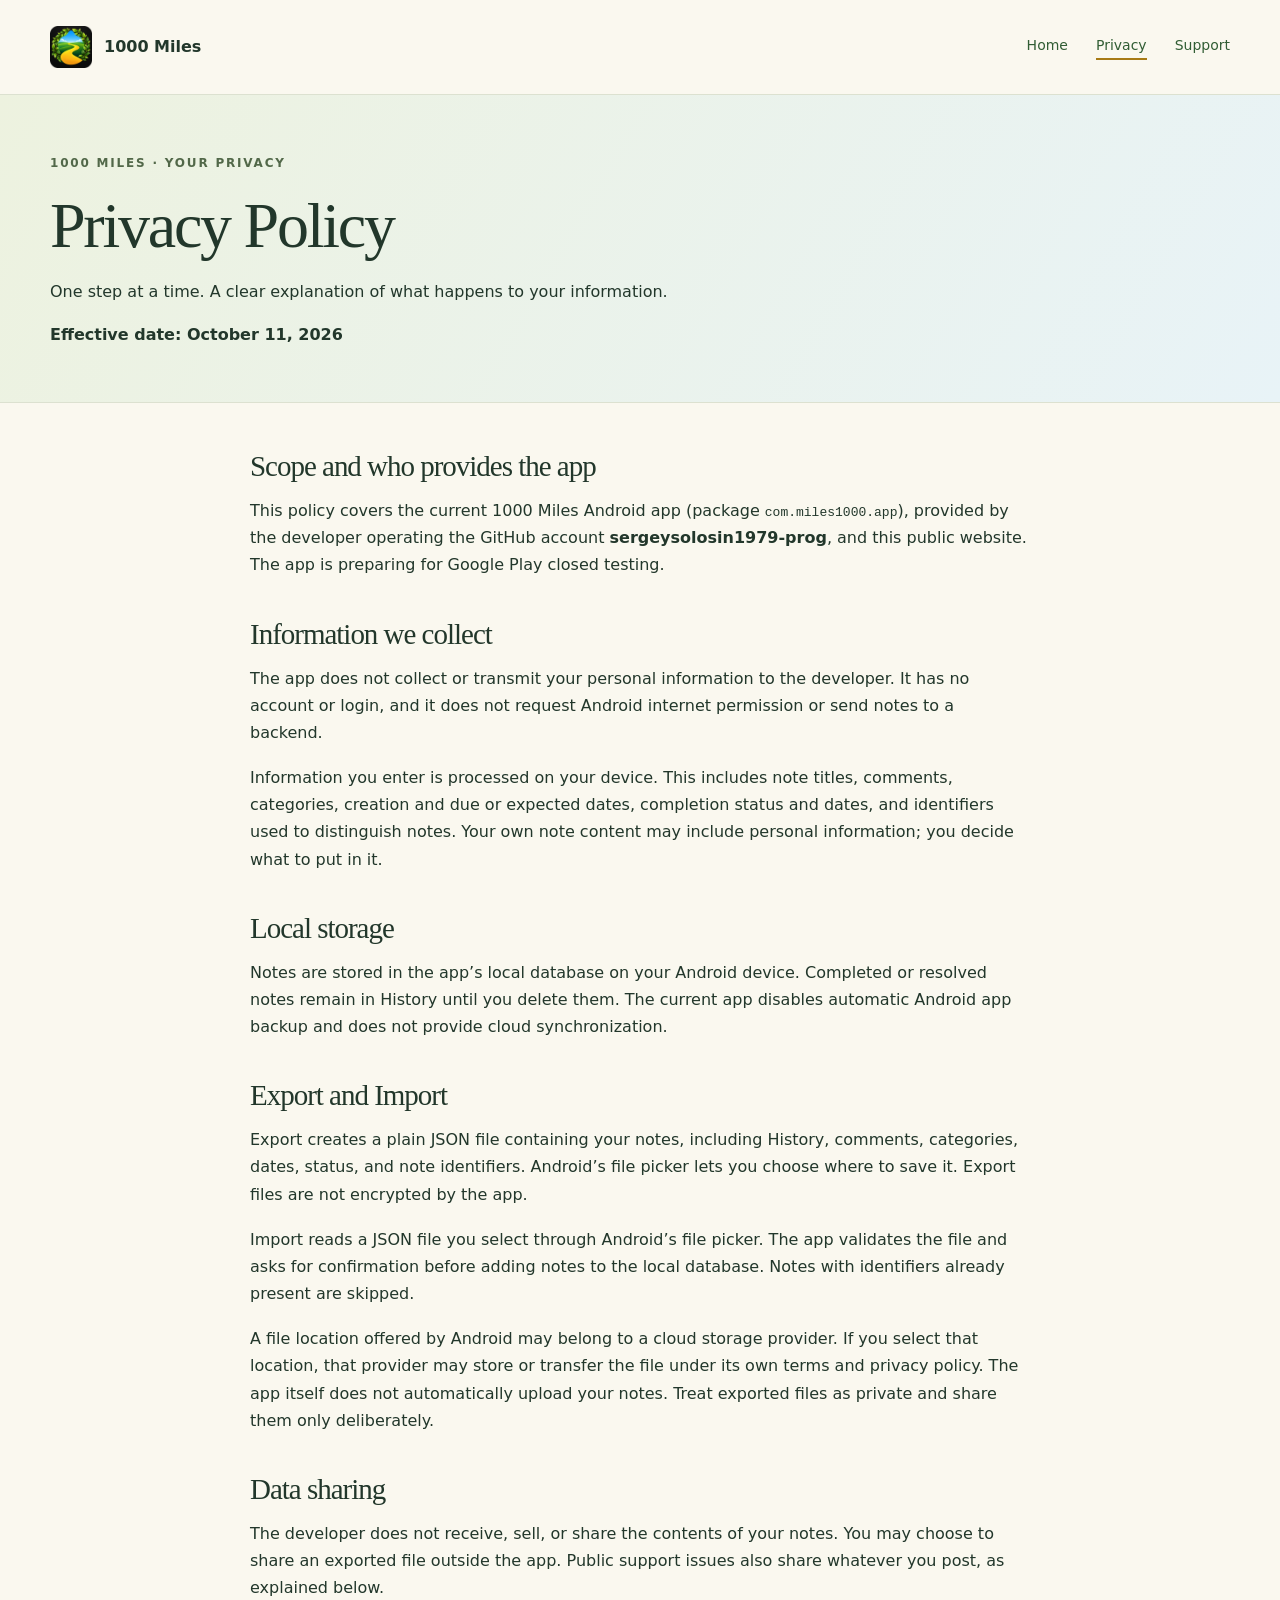
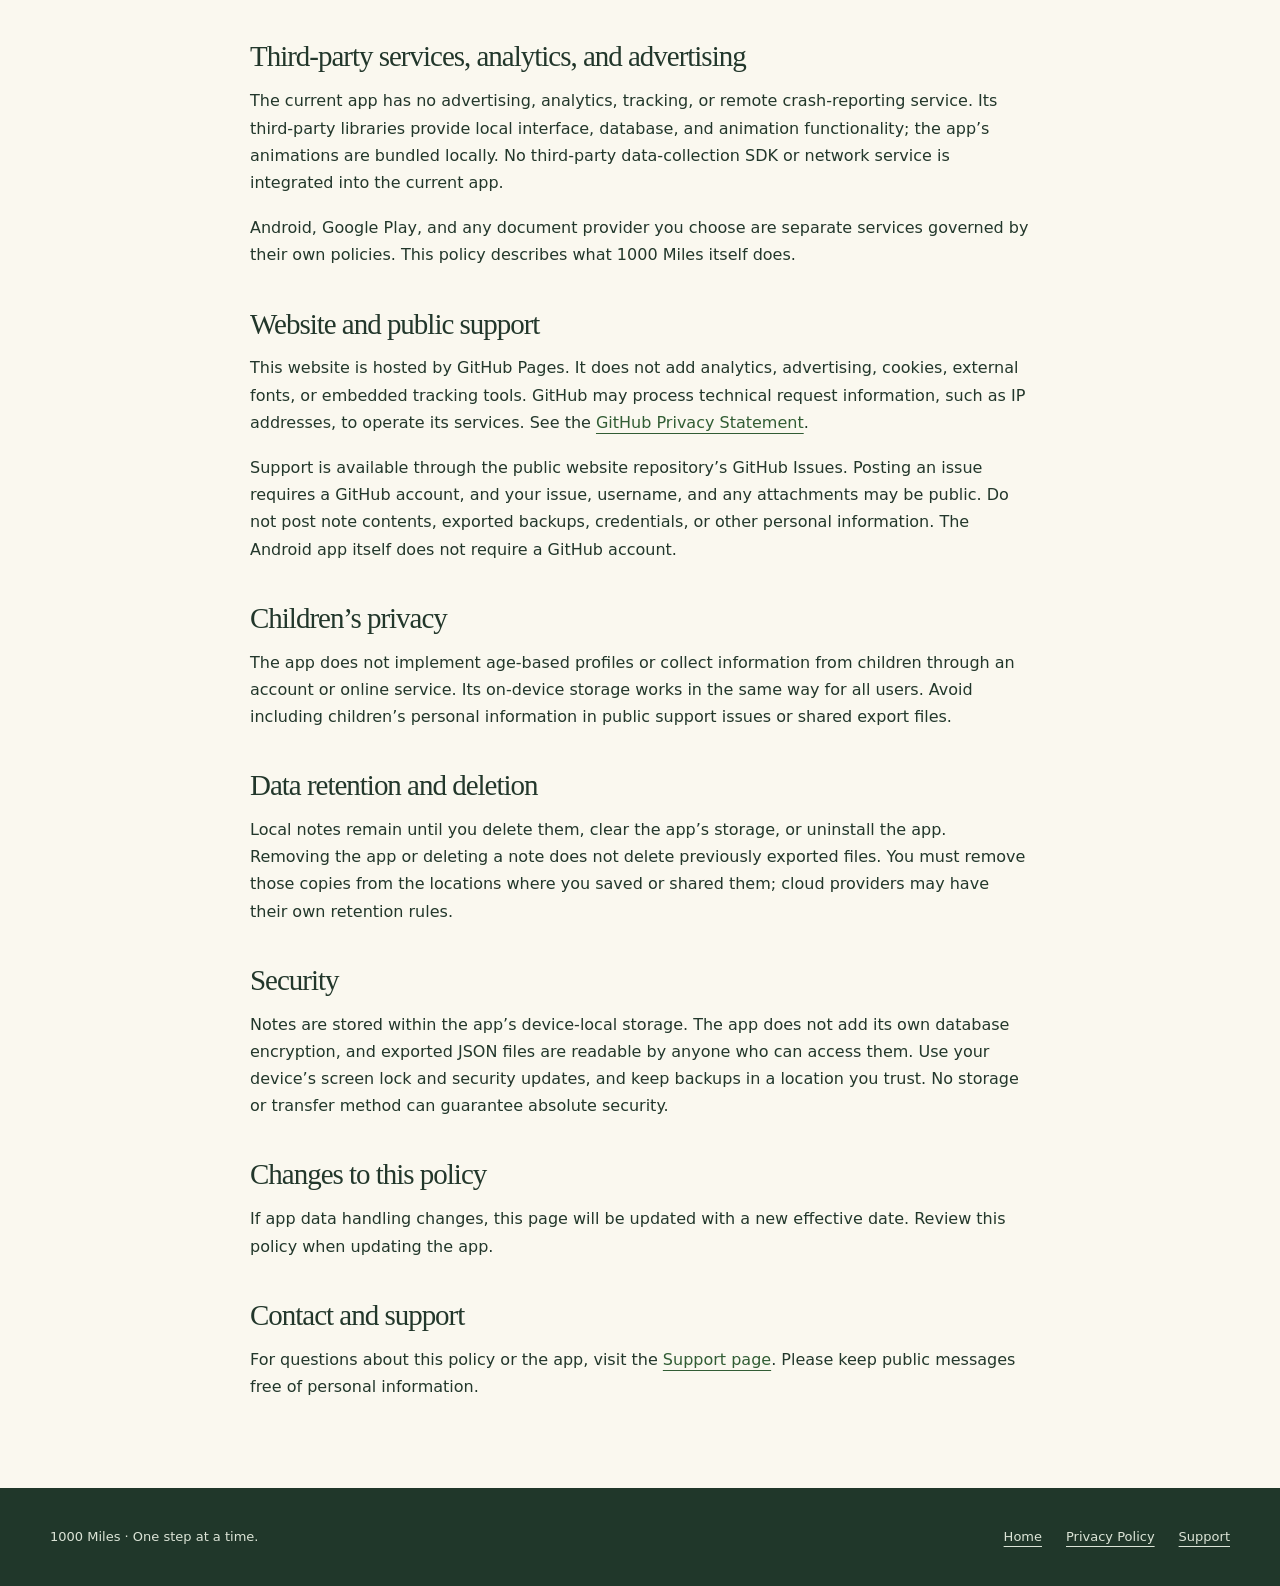
==== privacy.html @ 6e6190ce "Create 1000 Miles public website and privacy policy" ====
<!doctype html><html lang="en"><head><meta charset="utf-8"><meta name="viewport" content="width=device-width, initial-scale=1"><title>Privacy Policy — 1000 Miles</title><meta name="description" content="How 1000 Miles stores notes locally, handles JSON backups, and protects your choices."><meta name="theme-color" content="#20372a"><link rel="canonical" href="https://sergeysolosin1979-prog.github.io/1000-miles-site/privacy.html"><link rel="icon" href="assets/icon.png" type="image/png"><link rel="stylesheet" href="assets/site.css"></head><body><a class="skip" href="#main">Skip to content</a><header><div class="wrap"><a class="brand" href="index.html"><img src="assets/icon.png" alt="" width="42" height="42">1000 Miles</a><nav aria-label="Main navigation"><a href="index.html">Home</a><a href="privacy.html" aria-current="page">Privacy</a><a href="support.html">Support</a></nav></div></header><main id="main"><section class="page-title"><div class="wrap"><div class="eyebrow">1000 Miles · Your privacy</div><h1>Privacy Policy</h1><p>One step at a time. A clear explanation of what happens to your information.</p><p><strong>Effective date: October 11, 2026</strong></p></div></section><div class="wrap document"><h2>Scope and who provides the app</h2><p>This policy covers the current 1000 Miles Android app (package <code>com.miles1000.app</code>), provided by the developer operating the GitHub account <strong>sergeysolosin1979-prog</strong>, and this public website. The app is preparing for Google Play closed testing.</p><h2>Information we collect</h2><p>The app does not collect or transmit your personal information to the developer. It has no account or login, and it does not request Android internet permission or send notes to a backend.</p><p>Information you enter is processed on your device. This includes note titles, comments, categories, creation and due or expected dates, completion status and dates, and identifiers used to distinguish notes. Your own note content may include personal information; you decide what to put in it.</p><h2>Local storage</h2><p>Notes are stored in the app’s local database on your Android device. Completed or resolved notes remain in History until you delete them. The current app disables automatic Android app backup and does not provide cloud synchronization.</p><h2>Export and Import</h2><p>Export creates a plain JSON file containing your notes, including History, comments, categories, dates, status, and note identifiers. Android’s file picker lets you choose where to save it. Export files are not encrypted by the app.</p><p>Import reads a JSON file you select through Android’s file picker. The app validates the file and asks for confirmation before adding notes to the local database. Notes with identifiers already present are skipped.</p><p>A file location offered by Android may belong to a cloud storage provider. If you select that location, that provider may store or transfer the file under its own terms and privacy policy. The app itself does not automatically upload your notes. Treat exported files as private and share them only deliberately.</p><h2>Data sharing</h2><p>The developer does not receive, sell, or share the contents of your notes. You may choose to share an exported file outside the app. Public support issues also share whatever you post, as explained below.</p><h2>Third-party services, analytics, and advertising</h2><p>The current app has no advertising, analytics, tracking, or remote crash-reporting service. Its third-party libraries provide local interface, database, and animation functionality; the app’s animations are bundled locally. No third-party data-collection SDK or network service is integrated into the current app.</p><p>Android, Google Play, and any document provider you choose are separate services governed by their own policies. This policy describes what 1000 Miles itself does.</p><h2>Website and public support</h2><p>This website is hosted by GitHub Pages. It does not add analytics, advertising, cookies, external fonts, or embedded tracking tools. GitHub may process technical request information, such as IP addresses, to operate its services. See the <a href="https://docs.github.com/en/site-policy/privacy-policies/github-general-privacy-statement">GitHub Privacy Statement</a>.</p><p>Support is available through the public website repository’s GitHub Issues. Posting an issue requires a GitHub account, and your issue, username, and any attachments may be public. Do not post note contents, exported backups, credentials, or other personal information. The Android app itself does not require a GitHub account.</p><h2>Children’s privacy</h2><p>The app does not implement age-based profiles or collect information from children through an account or online service. Its on-device storage works in the same way for all users. Avoid including children’s personal information in public support issues or shared export files.</p><h2>Data retention and deletion</h2><p>Local notes remain until you delete them, clear the app’s storage, or uninstall the app. Removing the app or deleting a note does not delete previously exported files. You must remove those copies from the locations where you saved or shared them; cloud providers may have their own retention rules.</p><h2>Security</h2><p>Notes are stored within the app’s device-local storage. The app does not add its own database encryption, and exported JSON files are readable by anyone who can access them. Use your device’s screen lock and security updates, and keep backups in a location you trust. No storage or transfer method can guarantee absolute security.</p><h2>Changes to this policy</h2><p>If app data handling changes, this page will be updated with a new effective date. Review this policy when updating the app.</p><h2>Contact and support</h2><p>For questions about this policy or the app, visit the <a href="support.html">Support page</a>. Please keep public messages free of personal information.</p></div></main><footer class="footer"><div class="wrap"><p>1000 Miles · One step at a time.</p><div class="footer-links"><a href="index.html">Home</a><a href="privacy.html">Privacy Policy</a><a href="support.html">Support</a></div></div></footer></body></html>
---- assets/site.css ----
*{box-sizing:border-box}html{scroll-behavior:smooth}body{margin:0;color:#22372b;background:#faf8ef;font-family:system-ui,-apple-system,BlinkMacSystemFont,"Segoe UI",sans-serif;line-height:1.7}a{color:#315d34;text-underline-offset:5px}a:hover{color:#704b0c}a:focus-visible{outline:3px solid #a26916;outline-offset:5px}.wrap{width:min(1180px,calc(100% - 48px));margin:auto}.skip{position:absolute;top:-100px;background:white;padding:12px}.skip:focus{top:0;z-index:10}header{padding:26px 0;border-bottom:1px solid #dce1d0}header .wrap{display:flex;align-items:center;justify-content:space-between;gap:20px}.brand{display:flex;align-items:center;gap:12px;text-decoration:none;font-weight:650;color:#22372b;white-space:nowrap}.brand img{width:42px;height:42px}nav{display:flex;gap:28px}nav a{text-decoration:none;font-size:14px}nav a[aria-current=page]{border-bottom:2px solid #a77a15}h1,h2,h3{font-family:Georgia,"Times New Roman",serif;font-weight:400;line-height:1.1;letter-spacing:-.035em}h1{font-size:clamp(48px,6vw,82px);margin:18px 0 24px}h2{font-size:clamp(34px,4vw,48px);margin:0 0 22px}h3{font-size:29px;margin:0 0 12px}.eyebrow{font-size:12px;letter-spacing:.15em;text-transform:uppercase;font-weight:650;color:#526849}.hero{display:grid;grid-template-columns:1fr 1.15fr;align-items:center;gap:64px;padding:76px 0 80px}.hero p{max-width:430px;font-size:18px}.hero-icon{width:92px;height:92px;display:block;margin-bottom:24px}.hero h1 em{font-style:normal;color:#698239}.scene{width:100%;display:block;border-radius:160px 160px 24px 24px;box-shadow:0 22px 55px #29472b18}.status{display:inline-flex;align-items:center;gap:9px;font-size:13px;background:#eaf0db;padding:9px 14px;border-radius:30px;margin-top:12px}.status:before{content:"";width:7px;height:7px;border-radius:50%;background:#63813c}.journey{padding:70px 0 80px;border-top:1px solid #dce1d0}.section-intro{max-width:580px;margin-bottom:45px}.steps{display:grid;grid-template-columns:repeat(3,1fr);gap:48px}.step{border-top:2px solid #b3be91;padding-top:22px}.step:nth-child(2){border-color:#9bbfd0}.step:nth-child(3){border-color:#bf9e66}.number{font-size:12px;letter-spacing:.12em;color:#66715c;margin-bottom:22px}.step p{margin-bottom:0}.quiet{background:#e7edda;padding:48px 0}.quiet .wrap{display:flex;justify-content:space-between;align-items:center;gap:36px}.quiet h2{font-size:32px;margin:0 0 8px}.quiet p{margin:0;max-width:620px}.quiet a{white-space:nowrap}.page-title{padding:58px 0 38px;background:linear-gradient(120deg,#edf2df,#e8f3f7);border-bottom:1px solid #dce1d0}.page-title h1{font-size:clamp(44px,6vw,64px);margin-bottom:16px}.page-title p{max-width:660px}.document{max-width:780px;padding:48px 0 70px}.document h2{font-size:29px;margin:40px 0 14px}.document h2:first-child{margin-top:0}.document p{margin:0 0 18px}.document li{margin:8px 0}.button{display:inline-block;border-radius:6px;background:#2d5033;color:#fff;text-decoration:none;padding:13px 23px;margin:10px 0 20px}.button:hover{background:#456d3d;color:white}.notice{border-left:3px solid #bc8b25;padding:16px 22px;background:#f0ecd9}.footer{background:#20372a;color:#dce4d7;padding:38px 0}.footer .wrap{display:flex;justify-content:space-between;gap:24px}.footer p{margin:0;font-size:13px}.footer a{color:#dce4d7;font-size:13px}.footer-links{display:flex;gap:24px}@media(max-width:850px){.hero{gap:35px;padding:48px 0}.steps{gap:25px}.hero h1{font-size:55px}}@media(max-width:620px){.wrap{width:calc(100% - 36px)}header{padding:18px 0}header .wrap{gap:14px;flex-wrap:wrap}nav{gap:22px}.brand{font-size:16px}.brand img{width:34px;height:34px}.hero{grid-template-columns:1fr;gap:30px;padding:38px 0 48px}.hero h1{font-size:55px}.hero-icon{width:72px;height:72px}.hero p{font-size:17px}.scene{max-height:410px;object-fit:cover;object-position:center}.steps{grid-template-columns:1fr;gap:34px}.journey{padding:46px 0}.quiet .wrap,.footer .wrap{display:block}.quiet a{display:inline-block;margin-top:20px}.footer-links{margin-top:20px}.page-title{padding:35px 0 22px}.document{padding-top:32px}.document h2{font-size:27px}}@media(prefers-reduced-motion:reduce){html{scroll-behavior:auto}}
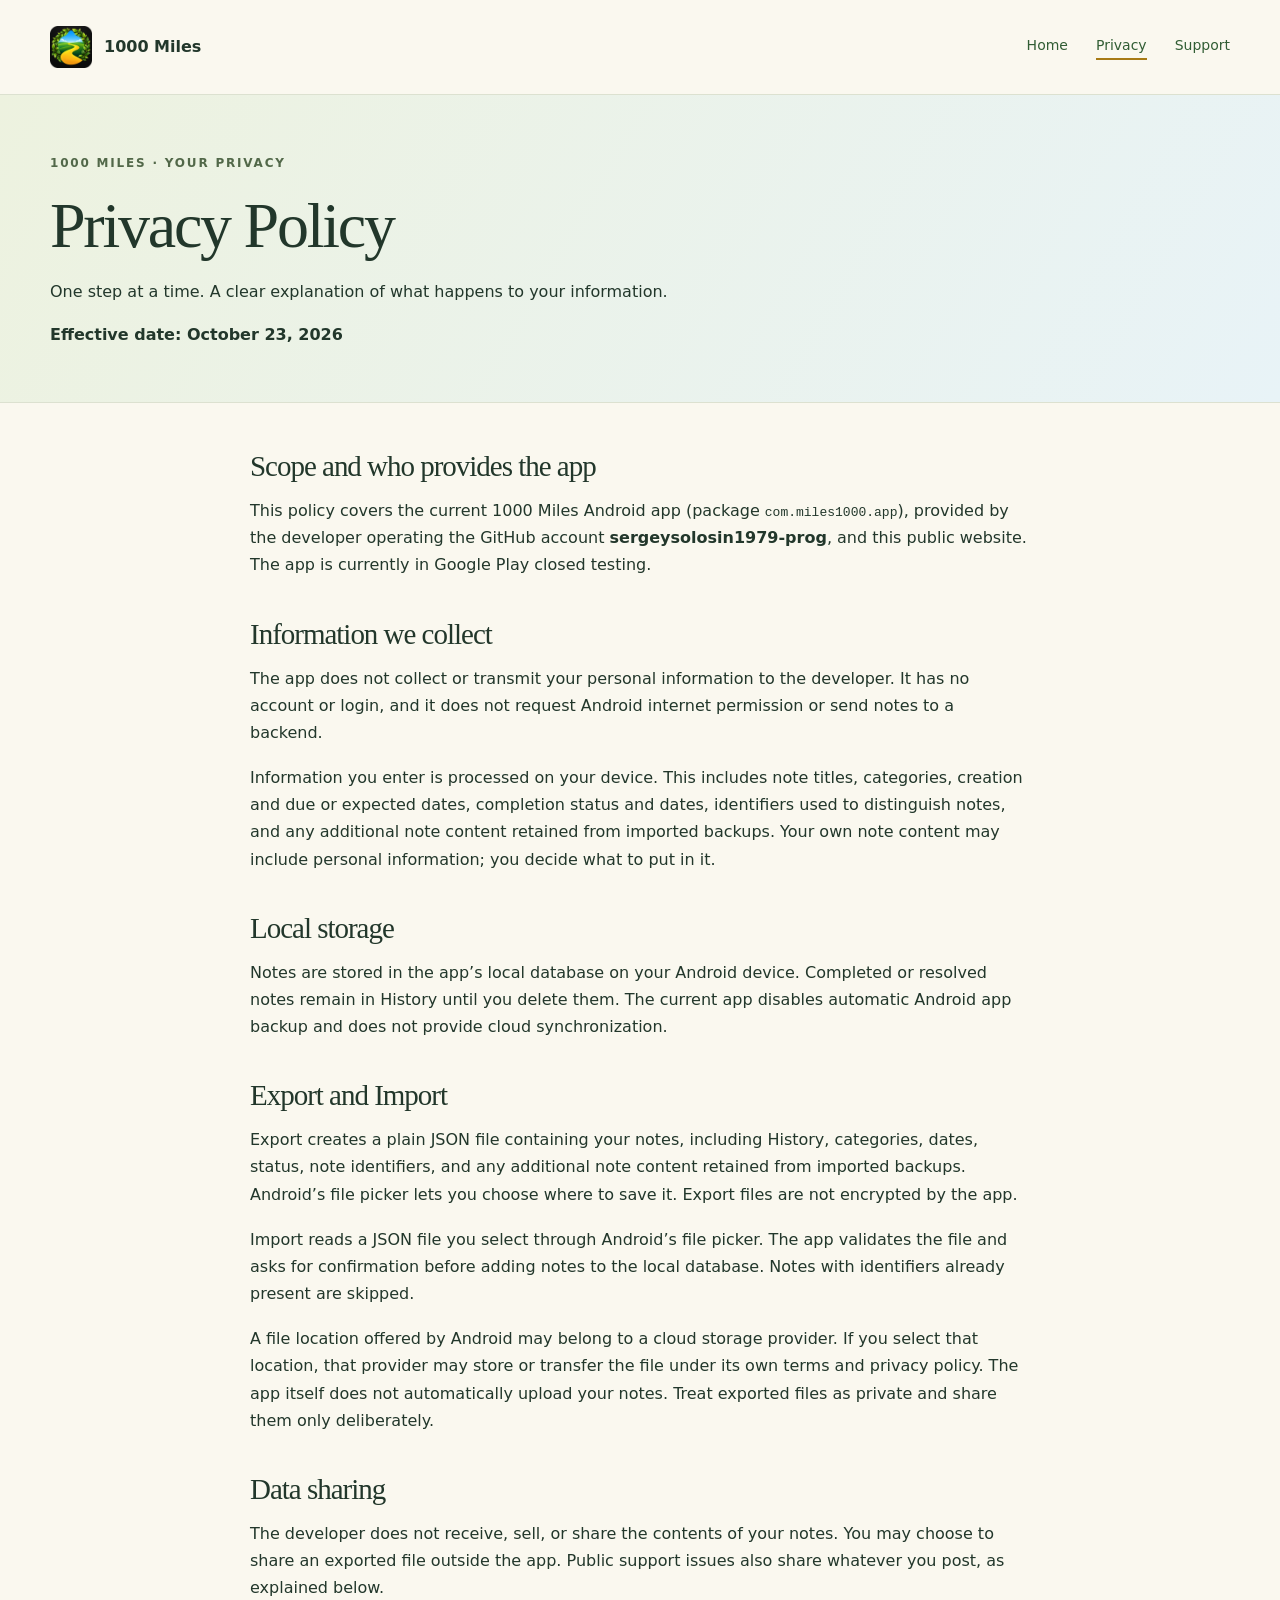
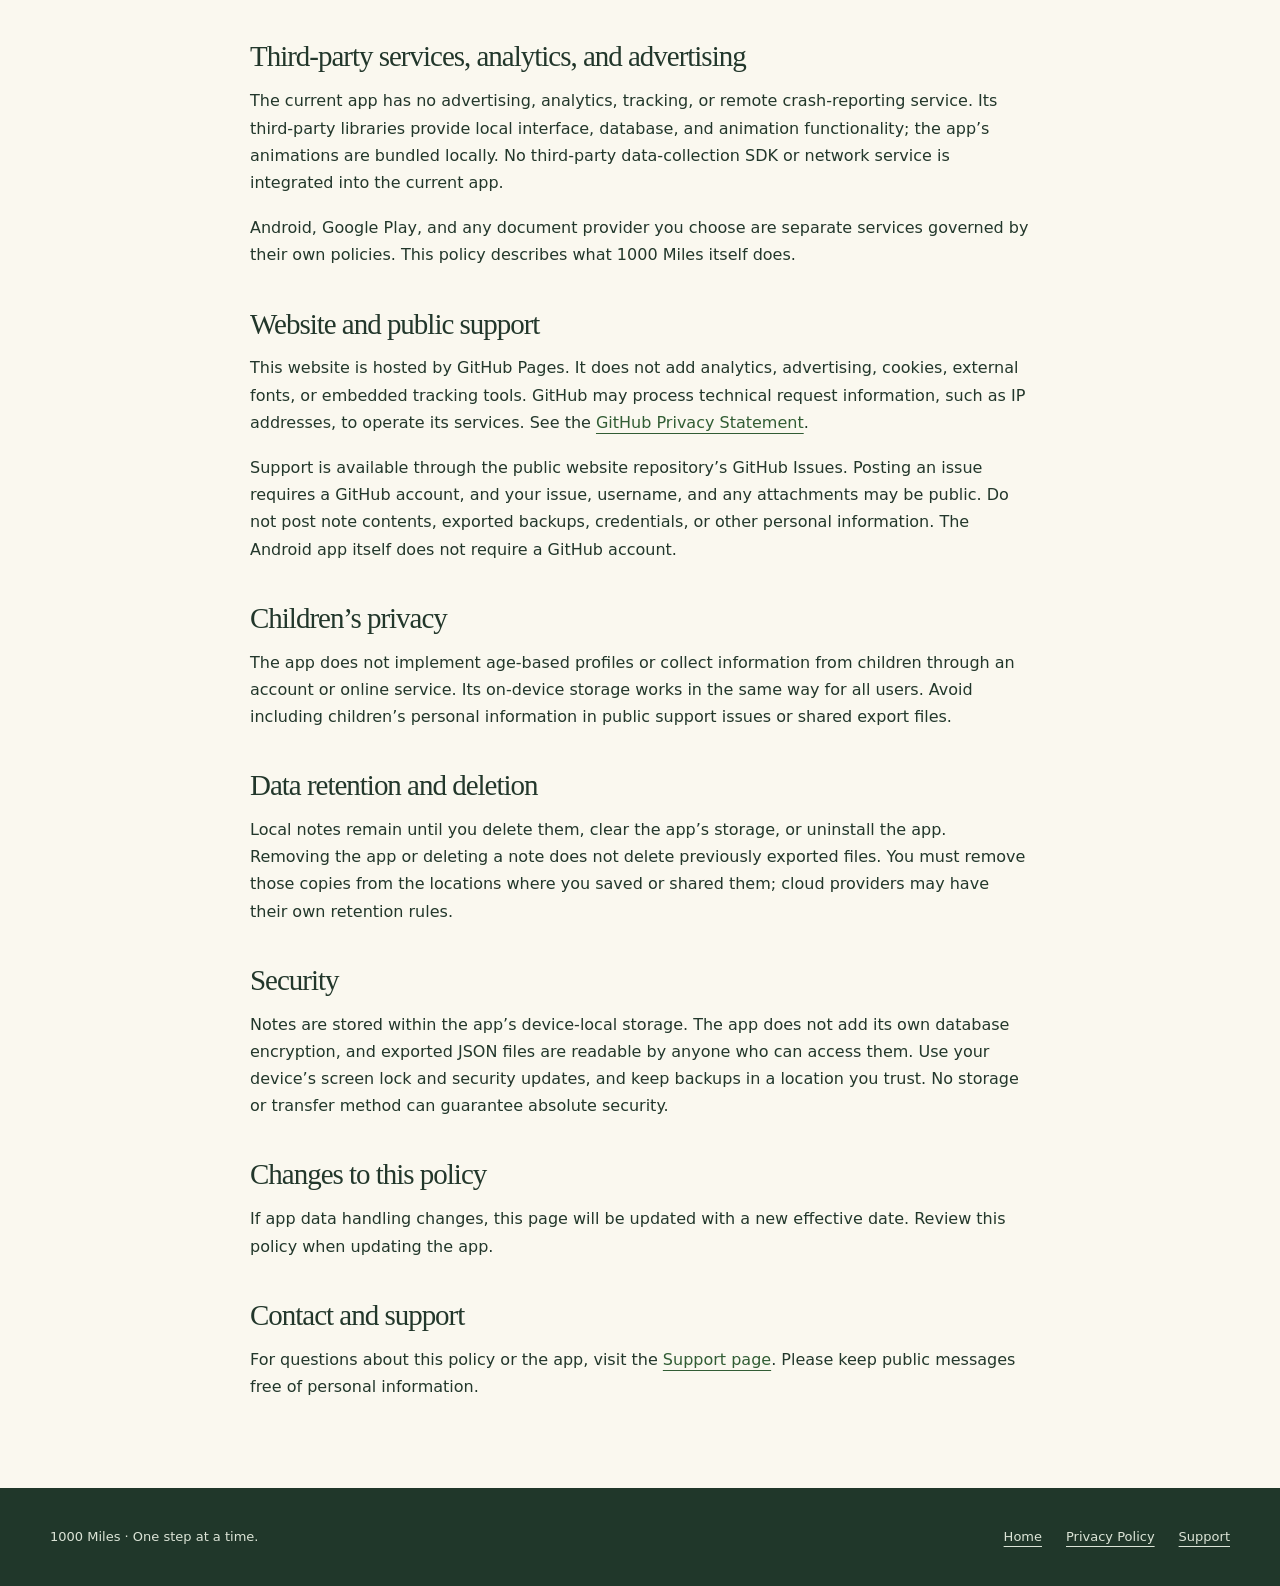
==== commit e2863007: "Update site for external closed testing" ====
--- a/privacy.html
+++ b/privacy.html
@@ -1 +1 @@
-<!doctype html><html lang="en"><head><meta charset="utf-8"><meta name="viewport" content="width=device-width, initial-scale=1"><title>Privacy Policy — 1000 Miles</title><meta name="description" content="How 1000 Miles stores notes locally, handles JSON backups, and protects your choices."><meta name="theme-color" content="#20372a"><link rel="canonical" href="https://sergeysolosin1979-prog.github.io/1000-miles-site/privacy.html"><link rel="icon" href="assets/icon.png" type="image/png"><link rel="stylesheet" href="assets/site.css"></head><body><a class="skip" href="#main">Skip to content</a><header><div class="wrap"><a class="brand" href="index.html"><img src="assets/icon.png" alt="" width="42" height="42">1000 Miles</a><nav aria-label="Main navigation"><a href="index.html">Home</a><a href="privacy.html" aria-current="page">Privacy</a><a href="support.html">Support</a></nav></div></header><main id="main"><section class="page-title"><div class="wrap"><div class="eyebrow">1000 Miles · Your privacy</div><h1>Privacy Policy</h1><p>One step at a time. A clear explanation of what happens to your information.</p><p><strong>Effective date: October 11, 2026</strong></p></div></section><div class="wrap document"><h2>Scope and who provides the app</h2><p>This policy covers the current 1000 Miles Android app (package <code>com.miles1000.app</code>), provided by the developer operating the GitHub account <strong>sergeysolosin1979-prog</strong>, and this public website. The app is preparing for Google Play closed testing.</p><h2>Information we collect</h2><p>The app does not collect or transmit your personal information to the developer. It has no account or login, and it does not request Android internet permission or send notes to a backend.</p><p>Information you enter is processed on your device. This includes note titles, comments, categories, creation and due or expected dates, completion status and dates, and identifiers used to distinguish notes. Your own note content may include personal information; you decide what to put in it.</p><h2>Local storage</h2><p>Notes are stored in the app’s local database on your Android device. Completed or resolved notes remain in History until you delete them. The current app disables automatic Android app backup and does not provide cloud synchronization.</p><h2>Export and Import</h2><p>Export creates a plain JSON file containing your notes, including History, comments, categories, dates, status, and note identifiers. Android’s file picker lets you choose where to save it. Export files are not encrypted by the app.</p><p>Import reads a JSON file you select through Android’s file picker. The app validates the file and asks for confirmation before adding notes to the local database. Notes with identifiers already present are skipped.</p><p>A file location offered by Android may belong to a cloud storage provider. If you select that location, that provider may store or transfer the file under its own terms and privacy policy. The app itself does not automatically upload your notes. Treat exported files as private and share them only deliberately.</p><h2>Data sharing</h2><p>The developer does not receive, sell, or share the contents of your notes. You may choose to share an exported file outside the app. Public support issues also share whatever you post, as explained below.</p><h2>Third-party services, analytics, and advertising</h2><p>The current app has no advertising, analytics, tracking, or remote crash-reporting service. Its third-party libraries provide local interface, database, and animation functionality; the app’s animations are bundled locally. No third-party data-collection SDK or network service is integrated into the current app.</p><p>Android, Google Play, and any document provider you choose are separate services governed by their own policies. This policy describes what 1000 Miles itself does.</p><h2>Website and public support</h2><p>This website is hosted by GitHub Pages. It does not add analytics, advertising, cookies, external fonts, or embedded tracking tools. GitHub may process technical request information, such as IP addresses, to operate its services. See the <a href="https://docs.github.com/en/site-policy/privacy-policies/github-general-privacy-statement">GitHub Privacy Statement</a>.</p><p>Support is available through the public website repository’s GitHub Issues. Posting an issue requires a GitHub account, and your issue, username, and any attachments may be public. Do not post note contents, exported backups, credentials, or other personal information. The Android app itself does not require a GitHub account.</p><h2>Children’s privacy</h2><p>The app does not implement age-based profiles or collect information from children through an account or online service. Its on-device storage works in the same way for all users. Avoid including children’s personal information in public support issues or shared export files.</p><h2>Data retention and deletion</h2><p>Local notes remain until you delete them, clear the app’s storage, or uninstall the app. Removing the app or deleting a note does not delete previously exported files. You must remove those copies from the locations where you saved or shared them; cloud providers may have their own retention rules.</p><h2>Security</h2><p>Notes are stored within the app’s device-local storage. The app does not add its own database encryption, and exported JSON files are readable by anyone who can access them. Use your device’s screen lock and security updates, and keep backups in a location you trust. No storage or transfer method can guarantee absolute security.</p><h2>Changes to this policy</h2><p>If app data handling changes, this page will be updated with a new effective date. Review this policy when updating the app.</p><h2>Contact and support</h2><p>For questions about this policy or the app, visit the <a href="support.html">Support page</a>. Please keep public messages free of personal information.</p></div></main><footer class="footer"><div class="wrap"><p>1000 Miles · One step at a time.</p><div class="footer-links"><a href="index.html">Home</a><a href="privacy.html">Privacy Policy</a><a href="support.html">Support</a></div></div></footer></body></html>+<!doctype html><html lang="en"><head><meta charset="utf-8"><meta name="viewport" content="width=device-width, initial-scale=1"><title>Privacy Policy — 1000 Miles</title><meta name="description" content="How 1000 Miles stores notes locally, handles JSON backups, and protects your choices."><meta name="theme-color" content="#20372a"><link rel="canonical" href="https://sergeysolosin1979-prog.github.io/1000-miles-site/privacy.html"><link rel="icon" href="assets/icon.png" type="image/png"><link rel="stylesheet" href="assets/site.css"></head><body><a class="skip" href="#main">Skip to content</a><header><div class="wrap"><a class="brand" href="index.html"><img src="assets/icon.png" alt="" width="42" height="42">1000 Miles</a><nav aria-label="Main navigation"><a href="index.html">Home</a><a href="privacy.html" aria-current="page">Privacy</a><a href="support.html">Support</a></nav></div></header><main id="main"><section class="page-title"><div class="wrap"><div class="eyebrow">1000 Miles · Your privacy</div><h1>Privacy Policy</h1><p>One step at a time. A clear explanation of what happens to your information.</p><p><strong>Effective date: October 23, 2026</strong></p></div></section><div class="wrap document"><h2>Scope and who provides the app</h2><p>This policy covers the current 1000 Miles Android app (package <code>com.miles1000.app</code>), provided by the developer operating the GitHub account <strong>sergeysolosin1979-prog</strong>, and this public website. The app is currently in Google Play closed testing.</p><h2>Information we collect</h2><p>The app does not collect or transmit your personal information to the developer. It has no account or login, and it does not request Android internet permission or send notes to a backend.</p><p>Information you enter is processed on your device. This includes note titles, categories, creation and due or expected dates, completion status and dates, identifiers used to distinguish notes, and any additional note content retained from imported backups. Your own note content may include personal information; you decide what to put in it.</p><h2>Local storage</h2><p>Notes are stored in the app’s local database on your Android device. Completed or resolved notes remain in History until you delete them. The current app disables automatic Android app backup and does not provide cloud synchronization.</p><h2>Export and Import</h2><p>Export creates a plain JSON file containing your notes, including History, categories, dates, status, note identifiers, and any additional note content retained from imported backups. Android’s file picker lets you choose where to save it. Export files are not encrypted by the app.</p><p>Import reads a JSON file you select through Android’s file picker. The app validates the file and asks for confirmation before adding notes to the local database. Notes with identifiers already present are skipped.</p><p>A file location offered by Android may belong to a cloud storage provider. If you select that location, that provider may store or transfer the file under its own terms and privacy policy. The app itself does not automatically upload your notes. Treat exported files as private and share them only deliberately.</p><h2>Data sharing</h2><p>The developer does not receive, sell, or share the contents of your notes. You may choose to share an exported file outside the app. Public support issues also share whatever you post, as explained below.</p><h2>Third-party services, analytics, and advertising</h2><p>The current app has no advertising, analytics, tracking, or remote crash-reporting service. Its third-party libraries provide local interface, database, and animation functionality; the app’s animations are bundled locally. No third-party data-collection SDK or network service is integrated into the current app.</p><p>Android, Google Play, and any document provider you choose are separate services governed by their own policies. This policy describes what 1000 Miles itself does.</p><h2>Website and public support</h2><p>This website is hosted by GitHub Pages. It does not add analytics, advertising, cookies, external fonts, or embedded tracking tools. GitHub may process technical request information, such as IP addresses, to operate its services. See the <a href="https://docs.github.com/en/site-policy/privacy-policies/github-general-privacy-statement">GitHub Privacy Statement</a>.</p><p>Support is available through the public website repository’s GitHub Issues. Posting an issue requires a GitHub account, and your issue, username, and any attachments may be public. Do not post note contents, exported backups, credentials, or other personal information. The Android app itself does not require a GitHub account.</p><h2>Children’s privacy</h2><p>The app does not implement age-based profiles or collect information from children through an account or online service. Its on-device storage works in the same way for all users. Avoid including children’s personal information in public support issues or shared export files.</p><h2>Data retention and deletion</h2><p>Local notes remain until you delete them, clear the app’s storage, or uninstall the app. Removing the app or deleting a note does not delete previously exported files. You must remove those copies from the locations where you saved or shared them; cloud providers may have their own retention rules.</p><h2>Security</h2><p>Notes are stored within the app’s device-local storage. The app does not add its own database encryption, and exported JSON files are readable by anyone who can access them. Use your device’s screen lock and security updates, and keep backups in a location you trust. No storage or transfer method can guarantee absolute security.</p><h2>Changes to this policy</h2><p>If app data handling changes, this page will be updated with a new effective date. Review this policy when updating the app.</p><h2>Contact and support</h2><p>For questions about this policy or the app, visit the <a href="support.html">Support page</a>. Please keep public messages free of personal information.</p></div></main><footer class="footer"><div class="wrap"><p>1000 Miles · One step at a time.</p><div class="footer-links"><a href="index.html">Home</a><a href="privacy.html">Privacy Policy</a><a href="support.html">Support</a></div></div></footer></body></html>
